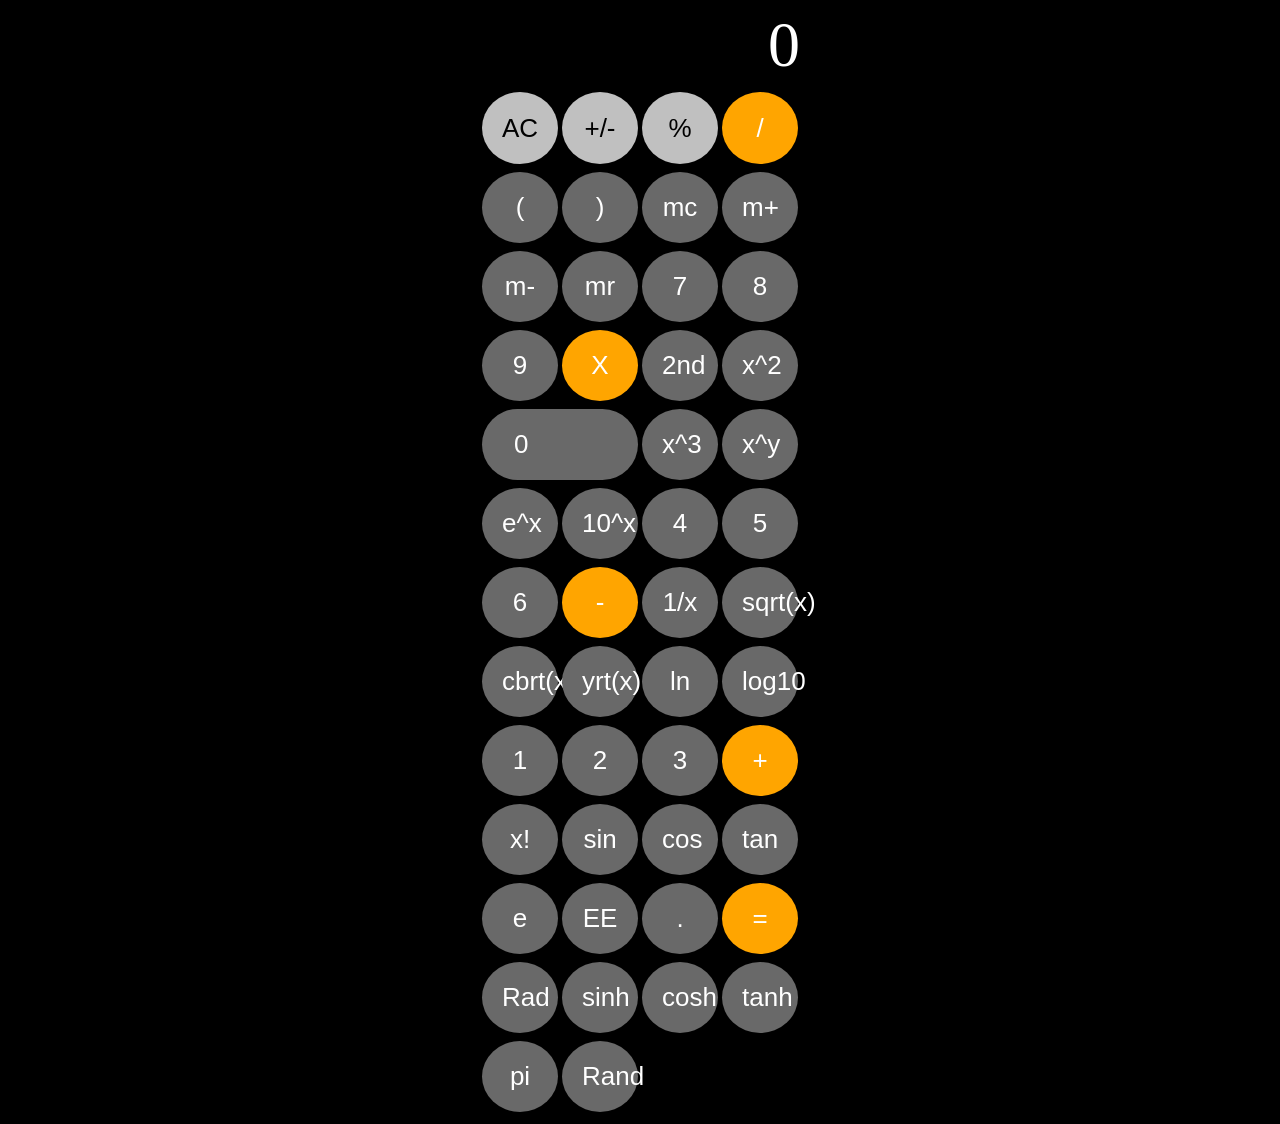
==== calculator.html @ 8afeb119 "calculator.html Able to finally fix '%' problem and add a few extra functionalities." ====
<!DOCTYPE HTML>
<head>
    <link rel = "stylesheet" href = "calculator.css">
    <script src="http://code.jquery.com/jquery-1.11.0.min.js"></script>
    <!--<script src = "calculator.js"></script>-->
    <!-- jQuery library -->
    <script src="https://ajax.googleapis.com/ajax/libs/jquery/1.12.4/jquery.min.js"></script>
    <!-- Latest compiled JavaScript -->
    <script src="http://maxcdn.bootstrapcdn.com/bootstrap/3.3.6/js/bootstrap.min.js"></script>
</head>

<body>
    <div class = "container">
        <div class = "item item-header" id = "currentValue">0</div>
    
        <button class = "btn silver clear">AC</button>
        <button class = "btn silver">+/-</button>
        <button class = "btn silver percent">%</button>
        <button class = "btn orange divide">/</button>
        <button class = "btn extra">(</button>
        <button class = "btn extra">)</button>
        <button class = "btn extra">mc</button>
        <button class = "btn extra">m+</button>
        <button class = "btn extra">m-</button>
        <button class = "btn extra">mr</button> 
    
        <button class = "btn num">7</button>
        <button class = "btn num">8</button>
        <button class = "btn num">9</button>
        <button class = "btn orange multiply">X</button>
        <button class = "btn extra">2nd</button>
        <button class = "btn extra square">x^2</button>
        <button class = "btn extra cube">x^3</button>
        <button class = "btn extra">x^y</button>
        <button class = "btn extra">e^x</button>
        <button class = "btn extra">10^x</button> 
    
        <button class = "btn num">4</button>
        <button class = "btn num">5</button>
        <button class = "btn num">6</button>
        <button class = "btn orange subtract">-</button>
        <button class = "btn extra reciprocal">1/x</button>
        <button class = "btn extra squareRoot">sqrt(x)</button>
        <button class = "btn extra cubeRoot">cbrt(x)</button>
        <button class = "btn extra">yrt(x)</button>
        <button class = "btn extra logE">ln</button>
        <button class = "btn extra log10">log10</button> 
    
        <button class = "btn num">1</button>
        <button class = "btn num">2</button>
        <button class = "btn num">3</button>
        <button class = "btn orange add">+</button>
        <button class = "btn extra">x!</button>
        <button class = "btn extra">sin</button>
        <button class = "btn extra">cos</button>
        <button class = "btn extra">tan</button>
        <button class = "btn extra natural">e</button>
        <button class = "btn extra">EE</button> 
        
        <button class = "btn num zero">0</button>
        <button class = "btn num">.</button>
        <button class = "btn equals">=</button>
        <button class = "btn extra">Rad</button>
        <button class = "btn extra">sinh</button>
        <button class = "btn extra">cosh</button>
        <button class = "btn extra">tanh</button>
        <button class = "btn extra pi">pi</button>
        <button class = "btn extra random">Rand</button> 
        
        <script>
            var globalAnswer = "0";
            var isPercent = false; 
            function removeLeadingZero(string) {
                console.log("removeLeadingZero");
                var newString = string; 
                if(newString[0] === '0') {
                    newString = newString.slice(1);
                }
                return newString; 
            }
            function removeLeadingSymbol(string) {
                console.log("removeLeadingSymbol");
                var newString = string;
                var symbols = ["*", "/", "+", "-"];
                if(symbols.includes(newString[0])) {
                    newString = newString.slice(1);
                }
                return newString; 
            }
            function storeAnswer(value) {
                console.log("storeAnswer");
                var valued = value; 
                if(valued.substring(0, 2) != "0.") {
                    var valued = removeLeadingZero(value); 
                }
                globalAnswer = valued; 
                $("#globalAnswer").html(globalAnswer); 
                return value; 
            }
            function getCurrentValue() {
                console.log("getCurrentValue");
                var currentValue = document.getElementById("currentValue").innerHTML;
                return currentValue;
            }
            function clearCurrentValue() {
                console.log("clearCurrentValue");
                $("#currentValue").html("0");
                changeBackground(); 
                return storeAnswer("0");
            }
            function setToPi() {
                console.log("setToPi");
                $("#currentValue").html("3.141592653589793");
                changeBackground(); 
                return storeAnswer("3.141592653589793"); 
            }
            function setToE() {
                console.log("setToE");
                $("#currentValue").html("2.718281828459045");
                changeBackground(); 
                return storeAnswer("2.718281828459045"); 
            }
            function generateRandom() {
                var num = Math.random(); 
                $("#currentValue").html(""+num);
                changeBackground(); 
                return storeAnswer(""+num);
            }
            function equals(event) {
                console.log("equals");
                var answer = globalAnswer; 
                var removeEqualsSign = answer.split("=");
                var newAnswer = removeEqualsSign[0];
                newAnswer = replaceTimes(newAnswer);
                newAnswer = removeLeadingSymbol(newAnswer);
                var finalAnswer = eval(newAnswer);
                finalAnswer = finalAnswer.toString(); 
                storeAndReset(finalAnswer, finalAnswer);
                changeBackground(); 
                return finalAnswer; 
            }
            function clickButton(event) {
                $(".btn").click(function(event){
                    var thingClicked = this.innerHTML;
                    console.log("clickButton");
                    
                    if($(this).hasClass("orange")) {
                        return addSymbolToAnswer(thingClicked);
                    }
                    if($(this).hasClass("clear")) {
                        return clearCurrentValue(); 
                    }
                    if($(this).hasClass("equals")) {
                        addSymbolToAnswer(thingClicked);
                        return equals(); 
                    }
                    if($(this).hasClass("num")) {
                        return createNewNumber(thingClicked);
                    }
                    if($(this).hasClass("percent")) {
                        isPercent = true; 
                        return percent(); 
                    }
                    if($(this).hasClass("pi")) {
                        return setToPi(); 
                    }
                    if($(this).hasClass("natural")) {
                        return setToE(); 
                    }
                    if($(this).hasClass("random")) {
                        return generateRandom(); 
                    }
                    if($(this).hasClass("reciprocal")) {
                        return reciprocal(); 
                    }
                    if($(this).hasClass("log10")) {
                        return log10(); 
                    }
                    if($(this).hasClass("logE")) {
                        return logE(); 
                    }
                    if($(this).hasClass("squareRoot")) {
                        return squareRoot(); 
                    }
                    if($(this).hasClass("cubeRoot")) {
                        return cubeRoot(); 
                    }
                    if($(this).hasClass("square")) {
                        return square(); 
                    }
                    if($(this).hasClass("cube")) {
                        return cube(); 
                    }
                })
            }clickButton(event);
            function replaceTimes(string) {
                console.log("replaceTimes");
                string = string.replace("X", "*");
                return string; 
            }
            function addSymbolToAnswer(string) {
                console.log("addSymbolToAnswer");
                var symbolString = string;
                symbolString = replaceTimes(string);
                var currentValue = getCurrentValue(); 
                var symbols = ["*", "/", "+", "-"];
                console.log("globalAnswer", globalAnswer);
                console.log("currentValue", currentValue);
                console.log("symbolString", symbolString);
                if(globalAnswer === currentValue) {
                    var newGlobalAnswer = currentValue + symbolString; 
                    return storeAndReset(newGlobalAnswer, symbolString);
                }
                if(symbols.includes(currentValue)) {
                    currentValue = currentValue.replace(currentValue, symbolString);
                    var newGlobalAnswer = globalAnswer.slice(0, -1) + currentValue; 
                    return storeAndReset(newGlobalAnswer, symbolString);
                }
                else {
                    currentValue = currentValue + symbolString; 
                    var newGlobalAnswer = globalAnswer + currentValue; 
                    return storeAndReset(newGlobalAnswer, symbolString);
                }
            }
            function percent() {
                var thingClicked = getCurrentValue();
                console.log(thingClicked);
                var num = parseInt(thingClicked);
                var result = num / 100.0; 
                $("#currentValue").html(""+result); 
                changeBackground(); 
                isPercent = false; 
                return storeAnswer(""+result); 
            }
            function reciprocal() {
                var thingClicked = getCurrentValue(); 
                var num = parseInt(thingClicked);
                var result = 1 / num; 
                $("#currentValue").html(""+result);
                changeBackground(); 
                return storeAnswer(""+result);
            }
            function log10() {
                var thingClicked = getCurrentValue();
                var num = parseInt(thingClicked);
                var result = Math.log10(num);
                $("#currentValue").html(""+result);
                changeBackground(); 
                return storeAnswer(""+result);
            }
            function logE() {
                var thingClicked = getCurrentValue(); 
                var num = parseInt(thingClicked);
                var result = Math.log(num);
                $("#currentValue").html(""+result);
                changeBackground(); 
                return storeAnswer(""+result); 
            }
            function squareRoot() {
                var thingClicked = getCurrentValue(); 
                var num = parseInt(thingClicked);
                var result = Math.sqrt(num);
                $("#currentValue").html(""+result);
                changeBackground(); 
                return storeAnswer(""+result);
            }
            function cubeRoot() {
                var thingClicked = getCurrentValue(); 
                var num = parseInt(thingClicked);
                var result = Math.cbrt(num);
                $("#currentValue").html(""+result);
                changeBackground(); 
                return storeAnswer(""+result);
            }
            function square() {
                var thingClicked = getCurrentValue(); 
                var num = parseInt(thingClicked);
                var result = num * num; 
                $("#currentValue").html(""+result);
                changeBackground(); 
                return storeAnswer(""+result);
            }
            function cube() {
                var thingClicked = getCurrentValue(); 
                var num = parseInt(thingClicked);
                var result = num * num * num; 
                $("#currentValue").html(""+result);
                changeBackground(); 
                return storeAnswer(""+result);
            }
            function storeAndReset(newGlobalAnswer, newCurrentValue) {
                console.log("storeAndReset");
                storeAnswer(newGlobalAnswer);
                console.log("globalAnswer2", globalAnswer);
                console.log("currentValue2", currentValue);
                $("#currentValue").html(newCurrentValue); 
                return newCurrentValue; 
            }
            function createNewNumber(string) {
                console.log("createNewNumber");
                var thingClicked = string; 
                var currentValue = getCurrentValue(); 
                var newString = currentValue + thingClicked;
                console.log("newString", newString)
                newString = removeLeadingZero(newString);
                newString = removeLeadingSymbol(newString);
                $("#currentValue").html(newString);
                console.log("globalAnswer3", globalAnswer);
                console.log("currentValue3", currentValue);
                changeBackground(); 
                return newString; 
            }
            function changeBackground() {
                var currentValue = document.getElementById("currentValue").innerHTML; 
                if(currentValue === "1888") {
                    $(document.body).addClass('background-UT-Tower'); 
                }
                if(currentValue != "1888") {
                    $(document.body).removeClass('background-UT-Tower'); 
                }
                if(currentValue.substring(0, 4) === "3.14") {
                    $(document.body).addClass('background-pi');
                }
                if(currentValue.substring(0, 4) != "3.14") {
                    $(document.body).removeClass('background-pi'); 
                }
            }
        </script> 
    </div>
</body>
---- calculator.css ----
body {
    font-size: 64px;
    background-color: black;
}
.container {
    display: grid;
    justify-content: center; 
    grid-template-columns: 80px 80px 80px 80px;
    grid-template-rows: 80px 80px;
    grid-template-areas:
    "header header header header"
    "main main main main"
    "main main main main"
    "main main main main"
    "main main main main"
    "main main main main";
}
.item-header {
    grid-area: header;
    grid-row-start: 1;
    grid-row-end: 1;
    background-color: black;
    color: white;
    text-align: right; 
}
.background-UT-Tower {
    display: block; 
    position: absolute; 
    width: 100%;
    height: 100%;
    left: 0%; 
    top: 0%; 
    background-color: blue; 
    background-image: url("http://andrewnourse.com/images/gifs2013/UTtower-fireworks.gif"); 
    background-size: cover; 
    overflow: hidden; 
}
.background-pi {
    display: block; 
    position: absolute; 
    width: 100%; 
    height: 100%; 
    left: 0%; 
    top: 0%; 
    background-color: blue; 
    background-image: url("http://24.media.tumblr.com/65ae19247538baadbaf5b0ffd1c1574c/tumblr_mjmowozVID1s5nl47o1_500.gif");
    background-size: cover; 
    overflow: hidden; 
}
.btn {
    background-color: dimgray;
    border: none;
    color: white; 
    padding: 20px; 
    text-align: center; 
    margin: 4px 2px; 
    border-radius: 50%
}
.silver {
    background-color: silver;
    color: black; 
}
.orange {
    background-color: orange; 
}
button {
    font-size: 26px; 
}
button.equals {
    background-color: orange; 
}
button.zero {
    text-align: left; 
    padding-left: 32px; 
    grid-row: 6;
    grid-column-start: 1; 
    grid-column-end: span 2; 
    border-radius: 50px
}
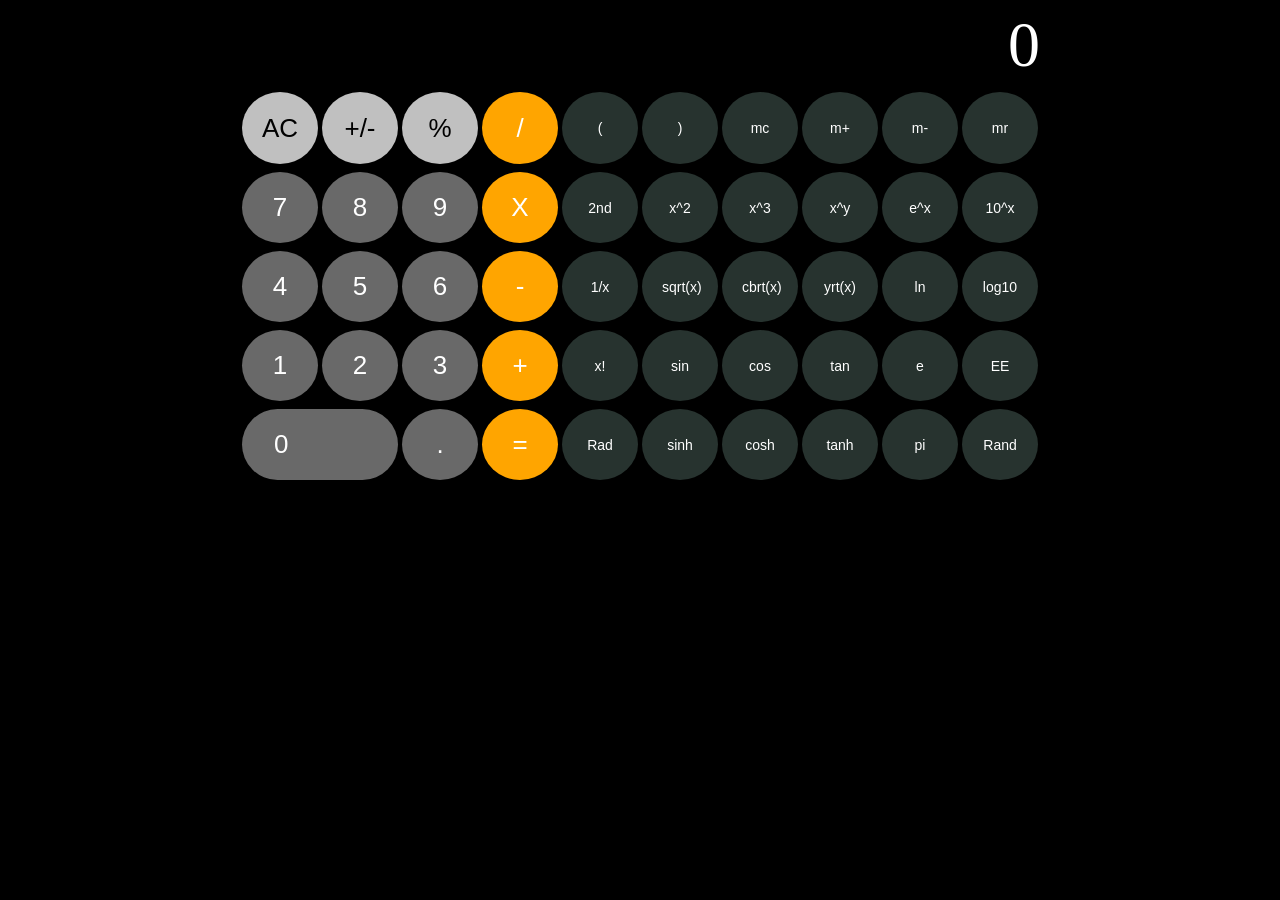
==== commit 13b4168e: "calculator.html Added birthday easter egg, but need to work on functionality of the Rad/Deg button." ====
--- a/calculator.html
+++ b/calculator.html
@@ -60,7 +60,7 @@
         <button class = "btn num zero">0</button>
         <button class = "btn num">.</button>
         <button class = "btn equals">=</button>
-        <button class = "btn extra">Rad</button>
+        <button class = "btn extra" id = "type" onclick = "changeType()">Rad</button>
         <button class = "btn extra">sinh</button>
         <button class = "btn extra">cosh</button>
         <button class = "btn extra">tanh</button>
@@ -70,6 +70,14 @@
         <script>
             var globalAnswer = "0";
             var isPercent = false; 
+            function changeType() {
+                if(document.getElementById("type").value === "Rad") {
+                    document.getElementById("type").value = "Deg";
+                }
+                else {
+                    document.getElementById("type").value = "Rad"; 
+                }
+            }
             function removeLeadingZero(string) {
                 console.log("removeLeadingZero");
                 var newString = string; 
@@ -226,7 +234,7 @@
                 var thingClicked = getCurrentValue();
                 console.log(thingClicked);
                 var num = parseInt(thingClicked);
-                var result = num / 100.0; 
+                var result = num * 1.0 / 100.0; 
                 $("#currentValue").html(""+result); 
                 changeBackground(); 
                 isPercent = false; 
@@ -235,7 +243,7 @@
             function reciprocal() {
                 var thingClicked = getCurrentValue(); 
                 var num = parseInt(thingClicked);
-                var result = 1 / num; 
+                var result = 1.0 / num; 
                 $("#currentValue").html(""+result);
                 changeBackground(); 
                 return storeAnswer(""+result);
@@ -324,6 +332,12 @@
                 if(currentValue.substring(0, 4) != "3.14") {
                     $(document.body).removeClass('background-pi'); 
                 }
+                if(currentValue === "1998") {
+                    $(document.body).addClass('background-birthday');
+                }
+                if(currentValue != "1998") {
+                    $(document.body).removeClass('background-birthday'); 
+                }
             }
         </script> 
     </div>
--- a/calculator.css
+++ b/calculator.css
@@ -5,15 +5,15 @@
 .container {
     display: grid;
     justify-content: center; 
-    grid-template-columns: 80px 80px 80px 80px;
+    grid-template-columns: 80px 80px 80px 80px 80px 80px 80px 80px 80px 80px;
     grid-template-rows: 80px 80px;
     grid-template-areas:
-    "header header header header"
-    "main main main main"
-    "main main main main"
-    "main main main main"
-    "main main main main"
-    "main main main main";
+    "header header header header header header header header header header"
+    "main main main main main main main main main main"
+    "main main main main main main main main main main"
+    "main main main main main main main main main main"
+    "main main main main main main main main main main"
+    "main main main main main main main main main main";
 }
 .item-header {
     grid-area: header;
@@ -30,7 +30,7 @@
     height: 100%;
     left: 0%; 
     top: 0%; 
-    background-color: blue; 
+    background-color: black; 
     background-image: url("http://andrewnourse.com/images/gifs2013/UTtower-fireworks.gif"); 
     background-size: cover; 
     overflow: hidden; 
@@ -42,8 +42,20 @@
     height: 100%; 
     left: 0%; 
     top: 0%; 
-    background-color: blue; 
+    background-color: black; 
     background-image: url("http://24.media.tumblr.com/65ae19247538baadbaf5b0ffd1c1574c/tumblr_mjmowozVID1s5nl47o1_500.gif");
+    background-size: cover; 
+    overflow: hidden; 
+}
+.background-birthday {
+    display: block; 
+    position: absolute; 
+    background-repeat: no-repeat; 
+    width: 100%; 
+    left: 0%; 
+    top: 0%; 
+    background-color: black; 
+    background-image: url("https://media.giphy.com/media/3oKIPllDN24q8Awtwc/giphy.gif"); 
     background-size: cover; 
     overflow: hidden; 
 }
@@ -63,6 +75,10 @@
 .orange {
     background-color: orange; 
 }
+.extra {
+    background-color: #27332F; 
+    font-size: 14px; 
+}
 button {
     font-size: 26px; 
 }
